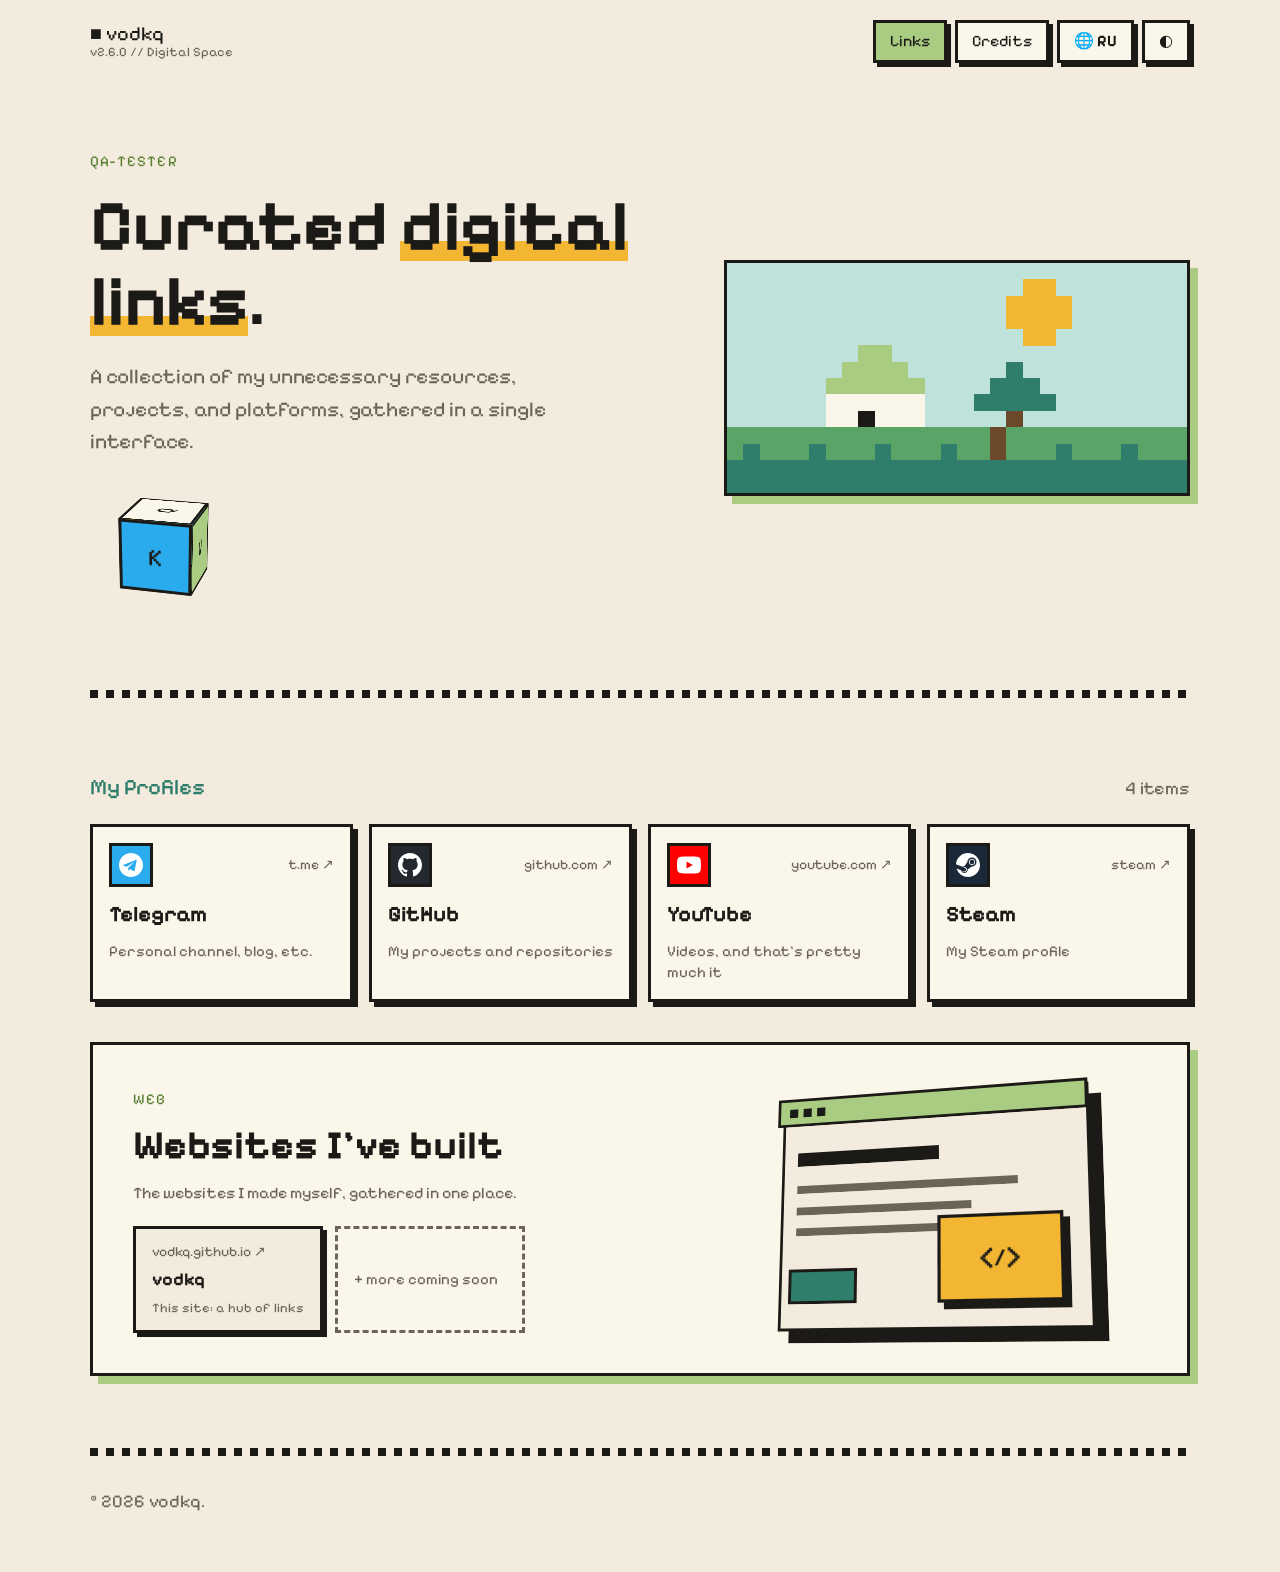
==== index.html @ 84417ca3 "Add files via upload" ====
<!DOCTYPE html>
<html lang="en">
<head>
<meta charset="utf-8">
<meta name="viewport" content="width=device-width, initial-scale=1, viewport-fit=cover">
<title>vodkq — Hub & Links</title>
<meta name="theme-color" content="#f3ebdd">
<meta name="description" content="vodkq: коллекция цифровых ссылок и креативное пространство.">
<link rel="icon" href="data:image/svg+xml,%3Csvg xmlns='http://www.w3.org/2000/svg' viewBox='0 0 8 8'%3E%3Crect width='8' height='8' fill='%23a9cc82'/%3E%3Crect x='2' y='2' width='4' height='4' fill='%23f3ebdd'/%3E%3C/svg%3E">
<link rel="preconnect" href="https://fonts.googleapis.com"><link rel="preconnect" href="https://fonts.gstatic.com" crossorigin>
<link rel="stylesheet" href="https://fonts.googleapis.com/css2?family=Pixelify+Sans:wght@500;700&family=Press+Start+2P&display=swap">
<link rel="stylesheet" href="css/base.css">
<link rel="stylesheet" href="css/layout.css">
<link rel="stylesheet" href="css/cards.css">
<link rel="stylesheet" href="css/sites.css">
<link rel="stylesheet" href="css/cube.css">
<link rel="stylesheet" href="css/lang-ru.css">
<link rel="stylesheet" href="css/responsive.css">
</head>
<body>
<div class="wrap">
<header class="top">
  <a class="brand" href="#links">■ vodkq<small>v2.6.0 // Digital Space</small></a>
  <nav aria-label="Разделы">
    <button class="btn" id="n-links" type="button" aria-pressed="true" data-i18n="navLinks"></button>
    <button class="btn" id="n-credits" type="button" aria-pressed="false" data-i18n="navThanks"></button>
    <button class="btn" id="lang" type="button" aria-label="Language">🌐 <b id="lt">EN</b></button>
    <button class="btn" id="theme" type="button" aria-label="Тема / Theme">◐</button>
  </nav>
</header>

<main>
<div id="p-links">
  <div class="hero">
    <div class="rv">
      <span class="tag" data-i18n="badge"></span>
      <h1 data-i18n="heroTitle"></h1>
      <p class="lead" data-i18n="heroSubtitle"></p>
      <div class="cube-wrap"><div class="cube" role="img" aria-label="3D cube: drag to rotate, click for pixels"><i>V</i><i>O</i><i>D</i><i>K</i><i>Q</i><i>■</i></div></div>
    </div>
    <svg id="scene" class="rv" viewBox="0 0 28 14" role="img" aria-label="Пиксельный пейзаж: домик, дерево и солнце над холмами" shape-rendering="crispEdges"></svg>
  </div>
  <div class="divider" aria-hidden="true"></div>
  <section>
    <div class="sh rv"><h2 data-i18n="sectionTitle"></h2><span data-i18n="linksCount"></span></div>
    <div class="links rv">
      <a class="link" href="https://t.me/loli_lomik" target="_blank" rel="noopener noreferrer">
        <div class="row"><span class="ico" style="background:#2aabee"><svg viewBox="0 0 24 24" aria-hidden="true"><path d="M12 0C5.37 0 0 5.37 0 12s5.37 12 12 12 12-5.37 12-12S18.63 0 12 0zm5.56 8.16l-2.02 9.51c-.15.68-.56.84-1.13.53l-3.1-2.28-1.5 1.44c-.17.17-.31.31-.63.31l.22-3.16 5.76-5.2c.25-.22-.05-.34-.39-.12l-7.12 4.48-3.07-.96c-.67-.21-.68-.67.14-.99l12-4.62c.56-.21 1.05.13.84.86z"/></svg></span><span class="dom">t.me ↗</span></div>
        <h3>Telegram</h3><p data-i18n="cardTelegram"></p>
      </a>
      <a class="link" href="https://github.com/vodkq" target="_blank" rel="noopener noreferrer">
        <div class="row"><span class="ico" style="background:#24292f"><svg viewBox="0 0 24 24" aria-hidden="true"><path d="M12 0C5.37 0 0 5.37 0 12c0 5.31 3.435 9.795 8.205 11.385.6.105.825-.255.825-.57 0-.285-.015-1.23-.015-2.235-3.015.555-3.795-.735-4.035-1.41-.135-.345-.72-1.41-1.23-1.695-.42-.225-1.02-.78-.015-.795.945-.015 1.62.87 1.845 1.23 1.08 1.815 2.805 1.305 3.495.99.105-.78.42-1.305.765-1.605-2.67-.3-5.46-1.335-5.46-5.925 0-1.305.465-2.385 1.23-3.225-.12-.3-.54-1.53.12-3.18 0 0 1.005-.315 3.3 1.23.96-.27 1.98-.405 3-.405s2.04.135 3 .405c2.295-1.56 3.3-1.23 3.3-1.23.66 1.65.24 2.88.12 3.18.765.84 1.23 1.905 1.23 3.225 0 4.605-2.805 5.625-5.475 5.925.435.375.81 1.095.81 2.22 0 1.605-.015 2.895-.015 3.3 0 .315.225.69.825.57A12.02 12.02 0 0024 12c0-6.63-5.37-12-12-12z"/></svg></span><span class="dom">github.com ↗</span></div>
        <h3>GitHub</h3><p data-i18n="cardGithub"></p>
      </a>
      <a class="link" href="https://www.youtube.com/@vodkq_love" target="_blank" rel="noopener noreferrer">
        <div class="row"><span class="ico" style="background:#ff0000"><svg viewBox="0 0 24 24" aria-hidden="true"><path d="M23.498 6.186a3.016 3.016 0 0 0-2.122-2.136C19.505 3.545 12 3.545 12 3.545s-7.505 0-9.377.505A3.017 3.017 0 0 0 .502 6.186C0 8.07 0 12 0 12s0 3.93.502 5.814a3.016 3.016 0 0 0 2.122 2.136c1.871.505 9.376.505 9.376.505s7.505 0 9.377-.505a3.015 3.015 0 0 0 2.122-2.136C24 15.93 24 12 24 12s0-3.93-.502-5.814zM9.545 15.568V8.432L15.818 12l-6.273 3.568z"/></svg></span><span class="dom">youtube.com ↗</span></div>
        <h3>YouTube</h3><p data-i18n="cardYoutube"></p>
      </a>
      <a class="link" href="https://steamcommunity.com/id/kapysta_killer/" target="_blank" rel="noopener noreferrer">
        <div class="row"><span class="ico" style="background:#1b2838"><svg viewBox="0 0 16 16" aria-hidden="true"><path d="M.329 10.333A8.01 8.01 0 0 0 7.99 16C12.414 16 16 12.418 16 8s-3.586-8-8.009-8A8.006 8.006 0 0 0 0 7.468l.003.006 4.304 1.769A2.2 2.2 0 0 1 5.62 8.88l1.96-2.844-.001-.04a3.046 3.046 0 0 1 3.042-3.043 3.046 3.046 0 0 1 3.042 3.043 3.047 3.047 0 0 1-3.111 3.044l-2.804 2a2.223 2.223 0 0 1-3.075 2.11 2.22 2.22 0 0 1-1.312-1.568L.33 10.333Z"/><path d="M4.868 12.683a1.715 1.715 0 0 0 1.318-3.165 1.705 1.705 0 0 0-1.263-.02l1.023.424a1.261 1.261 0 1 1-.97 2.33l-.99-.41a1.7 1.7 0 0 0 .882.84Zm3.726-6.687a2.03 2.03 0 0 0 2.027 2.029 2.03 2.03 0 0 0 2.027-2.029 2.03 2.03 0 0 0-2.027-2.027 2.03 2.03 0 0 0-2.027 2.027m2.03-1.527a1.524 1.524 0 1 1-.002 3.048 1.524 1.524 0 0 1 .002-3.048"/></svg></span><span class="dom">steam ↗</span></div>
        <h3>Steam</h3><p data-i18n="cardSteam"></p>
      </a>
    </div>

    <div class="sites rv" id="sites">
      <div class="sites-info">
        <span class="tag" data-i18n="sitesBadge"></span>
        <h3 data-i18n="sitesTitle"></h3>
        <p data-i18n="sitesText"></p>
        <div class="site-list">
          <!-- чтобы добавить сайт, скопируй этот блок -->
          <a class="site" href="https://vodkq.github.io/" target="_blank" rel="noopener noreferrer">
            <span class="dom">vodkq.github.io ↗</span>
            <b>vodkq</b>
            <small data-i18n="siteThisOne"></small>
          </a>
          <div class="site-soon" data-i18n="sitesSoon"></div>
        </div>
      </div>
      <div class="sites-3d" aria-hidden="true">
        <div class="b3d-float">
          <div class="b3d">
            <div class="b3d-base"></div>
            <div class="b3d-bar"><i></i><i></i><i></i></div>
            <div class="b3d-title"></div>
            <div class="b3d-line a"></div>
            <div class="b3d-line b"></div>
            <div class="b3d-line c"></div>
            <div class="b3d-chip"></div>
            <div class="b3d-card">&lt;/&gt;</div>
          </div>
        </div>
      </div>
    </div>
  </section>
</div>

<div id="p-credits" hidden>
  <div class="hero solo">
    <div class="rv">
      <span class="tag">👑 <span data-i18n="thanksBadge"></span></span>
      <h1 data-i18n="thanksTitle"></h1>
      <p class="lead" data-i18n="thanksSubtitle"></p>
    </div>
  </div>
  <div class="divider" aria-hidden="true"></div>
  <section>
    <div class="cg">
      <div class="cc gold rv"><div class="row"><span class="ico" aria-hidden="true">👑</span><div><h3 data-i18n="brutName"></h3><small data-i18n="brutRole"></small></div></div><p data-i18n="brutText"></p></div>
      <div class="cc rv"><div class="row"><span class="ico" style="background:var(--mint)" aria-hidden="true">🤝</span><div><h3 data-i18n="allHelpersTitle"></h3><small data-i18n="allHelpersRole"></small></div></div><p data-i18n="allHelpersText"></p></div>
    </div>
  </section>
</div>
</main>

<div class="divider" aria-hidden="true"></div>
<footer><span>© 2026 vodkq.</span></footer>
</div>

<script src="js/translations.js" defer></script>
<script src="js/utils.js" defer></script>
<script src="js/ui.js" defer></script>
<script src="js/particles.js" defer></script>
<script src="js/scene.js" defer></script>
<script src="js/cube.js" defer></script>
<script src="js/mouse.js" defer></script>
<script src="js/sites.js" defer></script>
<script src="js/scroll.js" defer></script>
<script src="js/easter.js" defer></script>
<script src="js/main.js" defer></script>
</body>
</html>
---- css/base.css ----
:root {
    --bg: #f3ebdd;
    --ink: #1b1a17;
    --mut: #6b6558;
    --acc: #a9cc82;
    --acc-text: #587f33;
    --mint: #2f7d6b;
    --sun: #f2b632;
    --card: #fbf6ea;
    --px: 8px;
    --pix: "Pixelify Sans", ui-monospace, Menlo, monospace;
    --sans: var(--pix);
    box-sizing: border-box;
    padding-top: env(safe-area-inset-top, 0px);
    padding-bottom: env(safe-area-inset-bottom, 0px);
}

/* тёмная тема: по системе и по кнопке */
@media (prefers-color-scheme: dark) {
    :root:not([data-theme="light"]) {
        --bg: #17150f;
        --ink: #f3ebdd;
        --mut: #a39b8a;
        --acc-text: #a9cc82;
        --mint: #4fb59d;
        --card: #211e16;
    }
}

:root[data-theme="dark"] {
    --bg: #17150f;
    --ink: #f3ebdd;
    --mut: #a39b8a;
    --acc-text: #a9cc82;
    --mint: #4fb59d;
    --card: #211e16;
}

html {
    scroll-behavior: smooth;
    -webkit-text-size-adjust: 100%;
}

*, *::before, *::after {
    box-sizing: border-box;
}

body {
    margin: 0;
    background: var(--bg);
    color: var(--ink);
    font: 400 18px/1.55 var(--sans);
    overflow-x: hidden;
}

a { color: inherit; }
a, button {
    -webkit-tap-highlight-color: transparent;
    touch-action: manipulation;
}

[hidden] { display: none !important; }

:focus-visible {
    outline: 3px solid var(--acc-text);
    outline-offset: 3px;
}

.wrap {
    max-width: 1180px;
    margin: 0 auto;
    padding: 0 clamp(16px, 4vw, 40px);
}

/* появление блоков при скролле */
.rv {
    opacity: 0;
    transform: translateY(16px);
    transition: opacity .5s, transform .5s steps(6);
}

.rv.in {
    opacity: 1;
    transform: none;
}

.cc.rv { transition: opacity .5s; }
---- css/layout.css ----
/* шапка */
header.top {
    display: flex;
    justify-content: space-between;
    align-items: center;
    gap: 12px;
    flex-wrap: wrap;
    padding: 20px 0;
    font-family: var(--pix);
}

.brand {
    text-decoration: none;
    font-size: 20px;
    line-height: 1.1;
}

.brand small {
    display: block;
    font-size: 13px;
    color: var(--mut);
}

header.top nav {
    display: flex;
    gap: 8px;
    align-items: center;
    flex-wrap: wrap;
}

.btn {
    font: inherit;
    font-family: var(--pix);
    font-size: 16px;
    background: var(--card);
    color: var(--ink);
    border: 3px solid var(--ink);
    padding: 6px 14px;
    cursor: pointer;
    text-decoration: none;
    box-shadow: 4px 4px 0 var(--ink);
    transition: transform .12s steps(2), box-shadow .12s steps(2);
}

.btn:active {
    transform: translate(2px, 2px);
    box-shadow: 2px 2px 0 var(--ink);
}

.btn[aria-pressed="true"] {
    background: var(--acc);
    color: #1b1a17;
}

@media (hover: hover) {
    .btn:hover {
        transform: translate(2px, 2px);
        box-shadow: 2px 2px 0 var(--ink);
    }
}

@media (pointer: coarse) {
    .btn {
        min-height: 44px;
        padding: 8px 14px;
    }
}

/* главный блок */
.hero {
    display: grid;
    grid-template-columns: 1.1fr .9fr;
    gap: clamp(20px, 5vw, 64px);
    align-items: center;
    padding: clamp(24px, 6vw, 64px) 0 clamp(36px, 7vw, 80px);
}

.hero.solo { grid-template-columns: 1fr; }

.tag {
    display: inline-block;
    font-family: var(--pix);
    color: var(--acc-text);
    letter-spacing: .08em;
    text-transform: uppercase;
    font-size: 15px;
}

h1 {
    font-size: clamp(34px, 5.6vw, 76px);
    line-height: 1.05;
    letter-spacing: -.01em;
    margin: .2em 0 .3em;
    font-weight: 800;
}

h1 em {
    font-style: normal;
    background: linear-gradient(var(--sun), var(--sun)) 0 88% / 100% .28em no-repeat;
    color: var(--ink);
}

.lead {
    max-width: 38ch;
    color: var(--mut);
    font-size: clamp(17px, 2vw, 21px);
}

#scene {
    width: 100%;
    height: auto;
    border: 3px solid var(--ink);
    box-shadow: 8px 8px 0 var(--acc);
    background: #bfe3da;
    cursor: pointer;
    transition: transform .2s ease-out;
}

.divider {
    height: var(--px);
    background: repeating-linear-gradient(90deg, var(--ink) 0 var(--px), transparent var(--px) calc(var(--px) * 2));
}

section { padding: clamp(32px, 6vw, 72px) 0; }

.sh {
    display: flex;
    justify-content: space-between;
    align-items: baseline;
    gap: 12px;
    margin-bottom: 20px;
    font-family: var(--pix);
}

.sh h2 {
    margin: 0;
    font-size: 22px;
    color: var(--mint);
    font-weight: 500;
}

.sh span { color: var(--mut); }

footer {
    padding: 32px 0 56px;
    font-family: var(--pix);
    color: var(--mut);
    display: flex;
    justify-content: space-between;
    gap: 16px;
    flex-wrap: wrap;
}
---- css/cards.css ----
/* карточки со ссылками */
.links {
    display: flex;
    gap: 16px;
}

.link {
    flex: 1 1 0;
    min-width: 0;
    display: flex;
    flex-direction: column;
    gap: 10px;
    padding: 16px;
    background: var(--card);
    border: 3px solid var(--ink);
    text-decoration: none;
    box-shadow: 5px 5px 0 var(--ink);
    transition: box-shadow .12s steps(2), background .12s;
}

.link:focus-visible, .link:active {
    transform: translate(3px, 3px);
    box-shadow: 2px 2px 0 var(--acc);
    background: var(--sun);
    color: #1b1a17;
}

.link:active .dom, .link:active p,
.link:focus-visible .dom, .link:focus-visible p {
    color: #1b1a17;
}

@media (hover: hover) {
    .link:hover {
        transform: translate(3px, 3px);
        box-shadow: 2px 2px 0 var(--acc);
        background: var(--sun);
        color: #1b1a17;
    }

    .link:hover .dom, .link:hover p { color: #1b1a17; }
}

.row {
    display: flex;
    justify-content: space-between;
    align-items: center;
}

.ico {
    width: 44px;
    height: 44px;
    display: grid;
    place-items: center;
    border: 3px solid var(--ink);
    flex: none;
}

.ico svg {
    width: 24px;
    height: 24px;
    fill: #fff;
}

.dom {
    font-family: var(--pix);
    font-size: 14px;
    color: var(--mut);
}

.link h3 {
    margin: 0;
    font-size: 22px;
    font-weight: 800;
}

.link p {
    margin: 0;
    font-size: 15px;
    color: var(--mut);
    line-height: 1.4;
}

/* благодарности */
.cg {
    display: grid;
    grid-template-columns: 1fr 1fr;
    gap: 16px;
}

.cc {
    padding: 22px;
    background: var(--card);
    border: 3px solid var(--ink);
    box-shadow: 5px 5px 0 var(--ink);
}

.cc.gold { box-shadow: 5px 5px 0 var(--sun); }

.cc .row {
    justify-content: flex-start;
    gap: 16px;
    margin-bottom: 12px;
}

.cc .ico {
    width: 52px;
    height: 52px;
    font-size: 26px;
    background: var(--sun);
}

.cc h3 {
    margin: 0;
    font-size: 24px;
}

.cc small {
    font-family: var(--pix);
    font-size: 14px;
    color: var(--mut);
}

.cc p { margin: 0; }
---- css/sites.css ----
/* блок "созданные мной сайты" */
.sites {
    margin-top: 40px;
    display: grid;
    grid-template-columns: 1.1fr .9fr;
    gap: clamp(20px, 4vw, 48px);
    align-items: center;
    padding: clamp(20px, 3.5vw, 40px);
    background: var(--card);
    border: 3px solid var(--ink);
    box-shadow: 8px 8px 0 var(--acc);
    min-height: 300px;
}

.sites h3 {
    margin: .25em 0 .35em;
    font-family: var(--pix);
    font-weight: 700;
    font-size: clamp(26px, 3.6vw, 40px);
    line-height: 1.1;
}

.sites p {
    margin: 0 0 20px;
    color: var(--mut);
    max-width: 44ch;
    font-size: 16px;
}

.site-list {
    display: flex;
    flex-wrap: wrap;
    gap: 12px;
}

.site {
    display: flex;
    flex-direction: column;
    gap: 4px;
    padding: 12px 16px;
    min-width: 190px;
    background: var(--bg);
    border: 3px solid var(--ink);
    box-shadow: 4px 4px 0 var(--ink);
    text-decoration: none;
    transition: transform .12s steps(2), box-shadow .12s steps(2), background .12s;
}

.site b {
    font-family: var(--pix);
    font-size: 18px;
    font-weight: 700;
}

.site small {
    font-size: 13px;
    color: var(--mut);
}

.site:active, .site:focus-visible {
    transform: translate(2px, 2px);
    box-shadow: 2px 2px 0 var(--ink);
    background: var(--acc);
    color: #1b1a17;
}

.site:active small, .site:focus-visible small { color: #1b1a17; }

@media (hover: hover) {
    .site:hover {
        transform: translate(2px, 2px);
        box-shadow: 2px 2px 0 var(--ink);
        background: var(--acc);
        color: #1b1a17;
    }

    .site:hover small { color: #1b1a17; }
}

.site-soon {
    display: flex;
    align-items: center;
    padding: 12px 16px;
    min-width: 190px;
    border: 3px dashed var(--mut);
    color: var(--mut);
    font-family: var(--pix);
    font-size: 15px;
}

/* 3d окно браузера */
.sites-3d {
    perspective: 900px;
    display: grid;
    place-items: center;
    min-height: 240px;
}

.b3d-float {
    width: min(100%, 320px);
    aspect-ratio: 4 / 3;
    transform-style: preserve-3d;
    animation: sway 7s ease-in-out infinite;
}

.b3d {
    position: relative;
    width: 100%;
    height: 100%;
    transform-style: preserve-3d;
    transform: rotateX(var(--rx, 10deg)) rotateY(var(--ry, -14deg));
    transition: transform .25s ease-out;
}

.b3d > div { position: absolute; }

.b3d-base {
    inset: 0;
    background: var(--bg);
    border: 3px solid var(--ink);
    box-shadow: 12px 12px 0 var(--ink);
}

.b3d-bar {
    left: 0;
    right: 0;
    top: 0;
    height: 30px;
    background: var(--acc);
    border: 3px solid var(--ink);
    display: flex;
    align-items: center;
    gap: 6px;
    padding-left: 10px;
    transform: translateZ(14px);
}

.b3d-bar i {
    width: 9px;
    height: 9px;
    background: var(--ink);
}

.b3d-title {
    left: 9%;
    top: 26%;
    width: 46%;
    height: 14px;
    background: var(--ink);
    transform: translateZ(28px);
}

.b3d-line {
    left: 9%;
    height: 8px;
    background: var(--mut);
    transform: translateZ(28px);
}

.b3d-line.a { top: 40%; width: 70%; }
.b3d-line.b { top: 49%; width: 56%; }
.b3d-line.c { top: 58%; width: 63%; }

.b3d-chip {
    left: 9%;
    bottom: 10%;
    width: 22%;
    height: 14%;
    background: var(--mint);
    border: 3px solid var(--ink);
    transform: translateZ(44px);
}

.b3d-card {
    right: 7%;
    bottom: 9%;
    width: 36%;
    height: 34%;
    background: var(--sun);
    border: 3px solid var(--ink);
    display: grid;
    place-items: center;
    font: 700 22px "Pixelify Sans", ui-monospace, Menlo, monospace;
    color: #1b1a17;
    transform: translateZ(60px);
    box-shadow: 6px 6px 0 var(--ink);
}

@keyframes sway {
    0%, 100% { transform: translateY(0) rotateY(-10deg); }
    50% { transform: translateY(-8px) rotateY(10deg); }
}
---- css/cube.css ----
/* кубик */
.cube-wrap {
    perspective: 700px;
    display: grid;
    place-items: center;
    justify-content: center;
    height: 130px;
    margin-top: 20px;
    width: 150px;
}

.cube {
    width: 72px;
    height: 72px;
    position: relative;
    transform-style: preserve-3d;
    cursor: grab;
    touch-action: none;
    -webkit-user-select: none;
    user-select: none;
    -webkit-touch-callout: none;
}

.cube * {
    -webkit-user-select: none;
    user-select: none;
}

.cube i {
    position: absolute;
    inset: 0;
    display: grid;
    place-items: center;
    border: 3px solid var(--ink);
    font: normal 500 24px "Pixelify Sans", ui-monospace, Menlo, monospace;
    color: #1b1a17;
}

.cube i:nth-child(1) { transform: translateZ(36px); background: var(--acc); }
.cube i:nth-child(2) { transform: rotateY(180deg) translateZ(36px); background: var(--sun); }
.cube i:nth-child(3) { transform: rotateY(90deg) translateZ(36px); background: #6fd0c0; }
.cube i:nth-child(4) { transform: rotateY(-90deg) translateZ(36px); background: #2aabee; }
.cube i:nth-child(5) { transform: rotateX(90deg) translateZ(36px); background: #fbf6ea; }
.cube i:nth-child(6) { transform: rotateX(-90deg) translateZ(36px); background: #8bd16b; }
---- css/lang-ru.css ----
/* русский язык: пиксельный шрифт с кириллицей, он широкий, поэтому всё мельче */
html[lang="ru"] {
    --pix: "Press Start 2P", "Pixelify Sans", ui-monospace, Menlo, monospace;
}

html[lang="ru"] body { font-size: 11px; line-height: 1.9; }
html[lang="ru"] h1 { font-size: clamp(20px, 3.6vw, 42px); line-height: 1.35; letter-spacing: 0; font-weight: 400; }
html[lang="ru"] h3, html[lang="ru"] b { font-weight: 400; }
html[lang="ru"] .lead { font-size: clamp(11px, 1.4vw, 13px); line-height: 2; max-width: 42ch; }
html[lang="ru"] .link h3 { font-size: 14px; line-height: 1.5; }
html[lang="ru"] .link p { font-size: 10px; line-height: 1.9; }
html[lang="ru"] .cc h3 { font-size: 15px; line-height: 1.5; }
html[lang="ru"] .cc p { font-size: 10px; line-height: 1.9; }
html[lang="ru"] .cc small { font-size: 10px; line-height: 1.6; display: block; }
html[lang="ru"] .sites p { font-size: 10px; line-height: 1.9; }
html[lang="ru"] .sites h3 { font-size: 17px; line-height: 1.5; }
html[lang="ru"] .site b { font-size: 11px; }
html[lang="ru"] .site small { font-size: 9px; line-height: 1.6; }
html[lang="ru"] .site-soon { font-size: 10px; line-height: 1.6; }
html[lang="ru"] .brand { font-size: 15px; line-height: 1.3; }
html[lang="ru"] .brand small { font-size: 9px; margin-top: 4px; }
html[lang="ru"] .btn { font-size: 11px; padding: 9px 12px; }
html[lang="ru"] .tag { font-size: 11px; letter-spacing: 0; }
html[lang="ru"] .sh { font-size: 12px; }
html[lang="ru"] .sh h2 { font-size: 15px; font-weight: 400; line-height: 1.4; }
html[lang="ru"] .dom { font-size: 10px; }
html[lang="ru"] footer { font-size: 11px; }
---- css/responsive.css ----
/* адаптив */
@media (max-width: 980px) {
    .links { flex-wrap: wrap; }
    .link { flex: 1 1 220px; }
}

@media (max-width: 760px) {
    body { font-size: 17px; }
    .hero { grid-template-columns: 1fr; }
    .cg { grid-template-columns: 1fr; }
    .sites { grid-template-columns: 1fr; }
}

@media (max-width: 520px) {
    .links { flex-direction: column; }
    .link { flex: none; }
    .btn {
        padding: 8px 12px;
        box-shadow: 3px 3px 0 var(--ink);
    }
    header.top {
        padding: 14px 0;
        gap: 8px;
    }
    .hero {
        padding-top: 12px;
        gap: 24px;
    }
    .cc { padding: 18px; }
    #scene { box-shadow: 5px 5px 0 var(--acc); }
    .sh h2 { font-size: 20px; }
    .sites { box-shadow: 5px 5px 0 var(--acc); }
    .site, .site-soon { flex: 1 1 100%; }
}

@media (prefers-reduced-motion: reduce) {
    html { scroll-behavior: auto; }
    * {
        animation: none !important;
        transition: none !important;
    }
    .rv {
        opacity: 1;
        transform: none;
    }
}
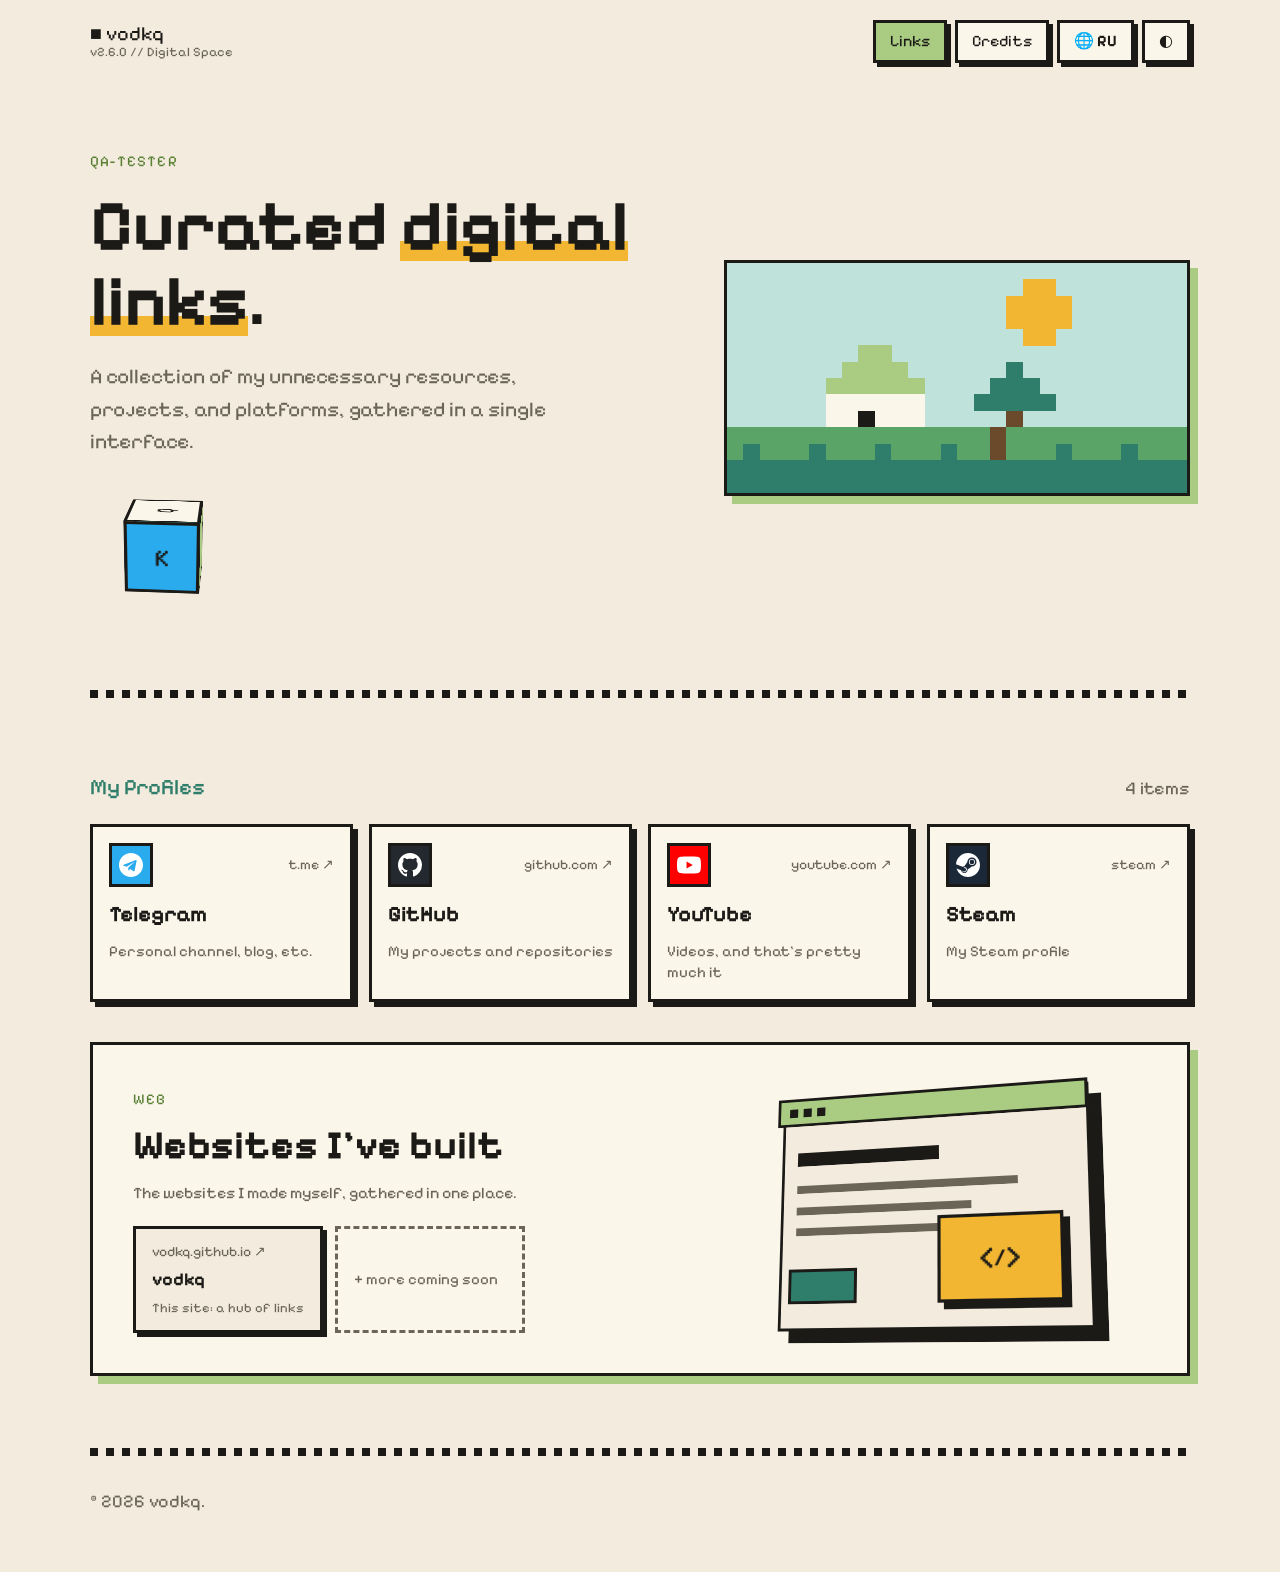
==== commit bd8b3397: "Update index.html" ====
--- a/index.html
+++ b/index.html
@@ -44,7 +44,7 @@
   <section>
     <div class="sh rv"><h2 data-i18n="sectionTitle"></h2><span data-i18n="linksCount"></span></div>
     <div class="links rv">
-      <a class="link" href="https://t.me/loli_lomik" target="_blank" rel="noopener noreferrer">
+      <a class="link" href="https://t.me/vodkq_40" target="_blank" rel="noopener noreferrer">
         <div class="row"><span class="ico" style="background:#2aabee"><svg viewBox="0 0 24 24" aria-hidden="true"><path d="M12 0C5.37 0 0 5.37 0 12s5.37 12 12 12 12-5.37 12-12S18.63 0 12 0zm5.56 8.16l-2.02 9.51c-.15.68-.56.84-1.13.53l-3.1-2.28-1.5 1.44c-.17.17-.31.31-.63.31l.22-3.16 5.76-5.2c.25-.22-.05-.34-.39-.12l-7.12 4.48-3.07-.96c-.67-.21-.68-.67.14-.99l12-4.62c.56-.21 1.05.13.84.86z"/></svg></span><span class="dom">t.me ↗</span></div>
         <h3>Telegram</h3><p data-i18n="cardTelegram"></p>
       </a>
--- a/css/lang-ru.css
+++ b/css/lang-ru.css
@@ -1,4 +1,4 @@
-/* русский язык: пиксельный шрифт с кириллицей, он широкий, поэтому всё мельче */
+/* русский язык: пиксельный шрифт с кириллицей*/
 html[lang="ru"] {
     --pix: "Press Start 2P", "Pixelify Sans", ui-monospace, Menlo, monospace;
 }
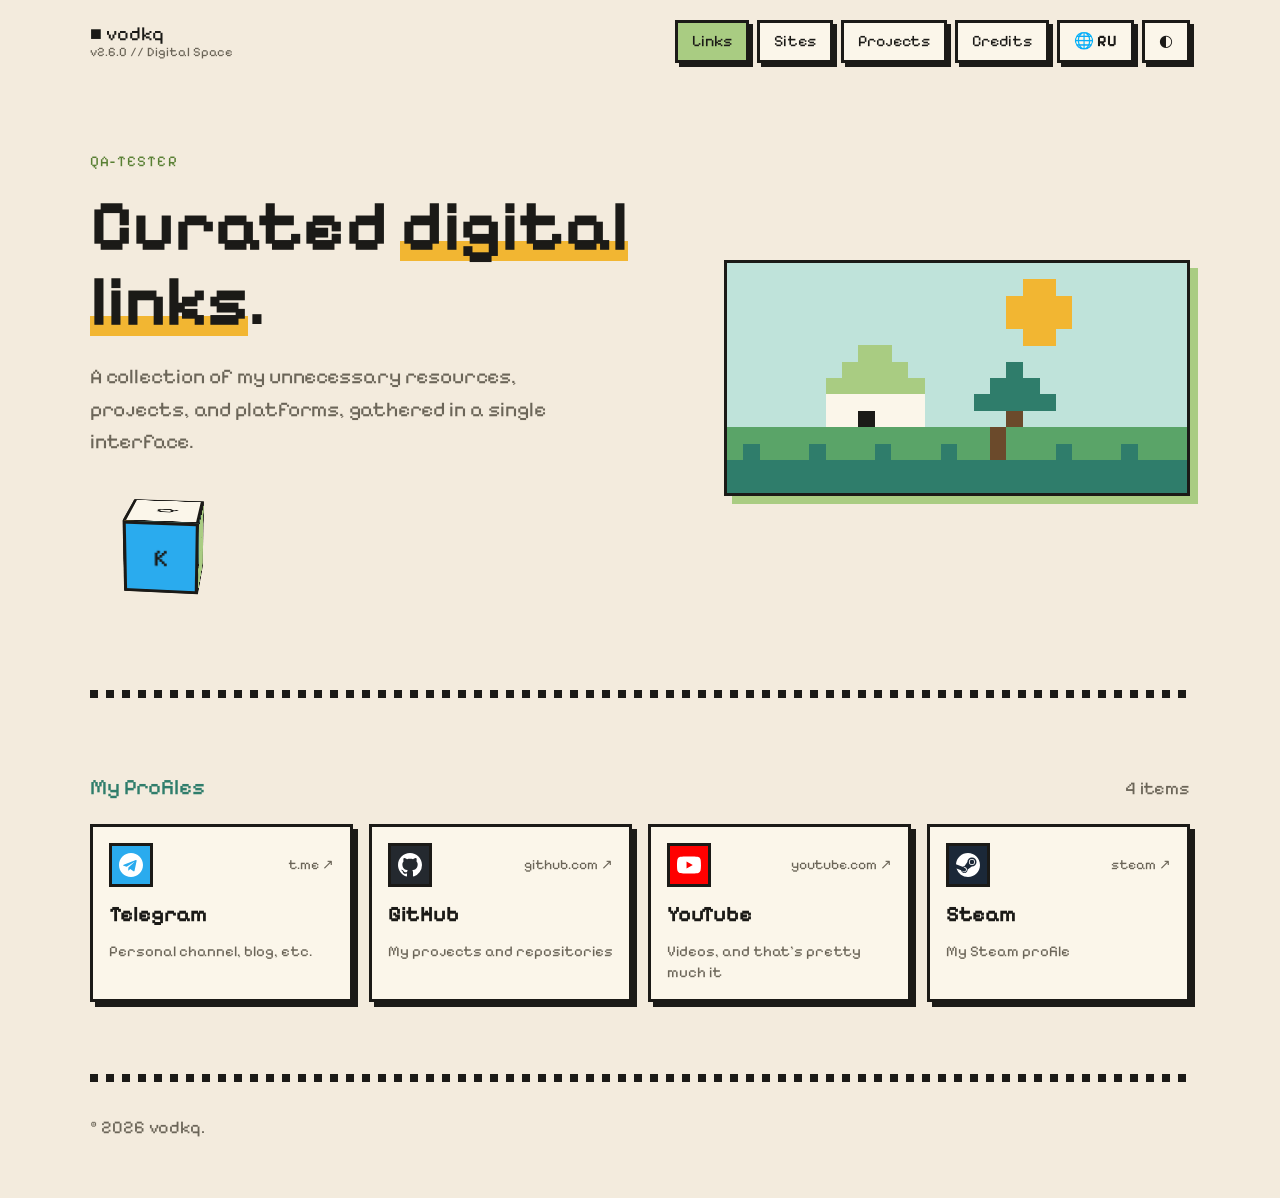
==== commit 1d155ff2: "Add files via upload" ====
--- a/index.html
+++ b/index.html
@@ -13,6 +13,7 @@
 <link rel="stylesheet" href="css/layout.css">
 <link rel="stylesheet" href="css/cards.css">
 <link rel="stylesheet" href="css/sites.css">
+<link rel="stylesheet" href="css/projects.css">
 <link rel="stylesheet" href="css/cube.css">
 <link rel="stylesheet" href="css/lang-ru.css">
 <link rel="stylesheet" href="css/responsive.css">
@@ -23,6 +24,8 @@
   <a class="brand" href="#links">■ vodkq<small>v2.6.0 // Digital Space</small></a>
   <nav aria-label="Разделы">
     <button class="btn" id="n-links" type="button" aria-pressed="true" data-i18n="navLinks"></button>
+    <button class="btn" id="n-sites" type="button" aria-pressed="false" data-i18n="navSites"></button>
+    <button class="btn" id="n-projects" type="button" aria-pressed="false" data-i18n="navProjects"></button>
     <button class="btn" id="n-credits" type="button" aria-pressed="false" data-i18n="navThanks"></button>
     <button class="btn" id="lang" type="button" aria-label="Language">🌐 <b id="lt">EN</b></button>
     <button class="btn" id="theme" type="button" aria-label="Тема / Theme">◐</button>
@@ -61,12 +64,23 @@
         <h3>Steam</h3><p data-i18n="cardSteam"></p>
       </a>
     </div>
+  </section>
+</div>
 
+<div id="p-sites" hidden>
+  <div class="hero solo">
+    <div class="rv">
+      <span class="tag">🌐 <span data-i18n="sitesPageBadge"></span></span>
+      <h1 data-i18n="sitesPageTitle"></h1>
+      <p class="lead" data-i18n="sitesPageSubtitle"></p>
+    </div>
+  </div>
+  <div class="divider" aria-hidden="true"></div>
+  <section>
     <div class="sites rv" id="sites">
       <div class="sites-info">
         <span class="tag" data-i18n="sitesBadge"></span>
         <h3 data-i18n="sitesTitle"></h3>
-        <p data-i18n="sitesText"></p>
         <div class="site-list">
           <!-- чтобы добавить сайт, скопируй этот блок -->
           <a class="site" href="https://vodkq.github.io/" target="_blank" rel="noopener noreferrer">
@@ -74,7 +88,6 @@
             <b>vodkq</b>
             <small data-i18n="siteThisOne"></small>
           </a>
-          <div class="site-soon" data-i18n="sitesSoon"></div>
         </div>
       </div>
       <div class="sites-3d" aria-hidden="true">
@@ -90,6 +103,41 @@
             <div class="b3d-card">&lt;/&gt;</div>
           </div>
         </div>
+      </div>
+    </div>
+  </section>
+</div>
+
+<div id="p-projects" hidden>
+  <div class="hero solo">
+    <div class="rv">
+      <span class="tag">🚀 <span data-i18n="projPageBadge"></span></span>
+      <h1 data-i18n="projPageTitle"></h1>
+      <p class="lead" data-i18n="projPageSubtitle"></p>
+    </div>
+  </div>
+  <div class="divider" aria-hidden="true"></div>
+  <section>
+    <div class="sh rv"><h2 data-i18n="projSectionTitle"></h2><span data-i18n="projCount"></span></div>
+    <div class="projects">
+      <!-- чтобы добавить проект, скопируй этот блок <a class="proj"> целиком -->
+      <a class="proj rv" href="https://github.com/vodkq/LocaleStressLab" target="_blank" rel="noopener noreferrer">
+        <div class="proj-bar"><i></i><i></i><i></i><span class="proj-id">#01</span></div>
+        <div class="proj-body">
+          <div class="row">
+            <span class="ico" style="background:#24292f"><svg viewBox="0 0 24 24" aria-hidden="true"><path d="M12 0C5.37 0 0 5.37 0 12c0 5.31 3.435 9.795 8.205 11.385.6.105.825-.255.825-.57 0-.285-.015-1.23-.015-2.235-3.015.555-3.795-.735-4.035-1.41-.135-.345-.72-1.41-1.23-1.695-.42-.225-1.02-.78-.015-.795.945-.015 1.62.87 1.845 1.23 1.08 1.815 2.805 1.305 3.495.99.105-.78.42-1.305.765-1.605-2.67-.3-5.46-1.335-5.46-5.925 0-1.305.465-2.385 1.23-3.225-.12-.3-.54-1.53.12-3.18 0 0 1.005-.315 3.3 1.23.96-.27 1.98-.405 3-.405s2.04.135 3 .405c2.295-1.56 3.3-1.23 3.3-1.23.66 1.65.24 2.88.12 3.18.765.84 1.23 1.905 1.23 3.225 0 4.605-2.805 5.625-5.475 5.925.435.375.81 1.095.81 2.22 0 1.605-.015 2.895-.015 3.3 0 .315.225.69.825.57A12.02 12.02 0 0024 12c0-6.63-5.37-12-12-12z"/></svg></span>
+            <span class="dom">github.com/vodkq/LocaleStressLab ↗</span>
+          </div>
+          <h3>LocaleStres</h3>
+          <p data-i18n="proj1Text"></p>
+          <div class="chips"><span data-i18n="chipFirst"></span><span>GitHub</span></div>
+          <span class="proj-open" data-i18n="projOpen"></span>
+        </div>
+      </a>
+      <div class="proj-soon rv">
+        <b>+</b>
+        <h3 data-i18n="projSoonTitle"></h3>
+        <p data-i18n="projSoonText"></p>
       </div>
     </div>
   </section>
--- a/css/sites.css
+++ b/css/sites.css
@@ -190,3 +190,5 @@
     0%, 100% { transform: translateY(0) rotateY(-10deg); }
     50% { transform: translateY(-8px) rotateY(10deg); }
 }
+
+#p-sites .sites { margin-top: 0; }
--- a/css/projects.css
+++ b/css/projects.css
@@ -0,0 +1,147 @@
+/* проекты */
+.projects {
+    display: grid;
+    grid-template-columns: repeat(auto-fill, minmax(300px, 1fr));
+    gap: 24px;
+}
+
+.proj {
+    display: flex;
+    flex-direction: column;
+    background: var(--card);
+    border: 3px solid var(--ink);
+    box-shadow: 8px 8px 0 var(--acc);
+    text-decoration: none;
+    transition: transform .12s steps(2), box-shadow .12s steps(2);
+}
+
+.proj-bar {
+    display: flex;
+    align-items: center;
+    gap: 6px;
+    height: 32px;
+    padding: 0 12px;
+    background: var(--acc);
+    border-bottom: 3px solid var(--ink);
+    color: #1b1a17;
+}
+
+.proj-bar i {
+    width: 9px;
+    height: 9px;
+    background: #1b1a17;
+}
+
+.proj-id {
+    margin-left: auto;
+    font-family: var(--pix);
+    font-size: 14px;
+}
+
+.proj-body {
+    display: flex;
+    flex-direction: column;
+    gap: 12px;
+    padding: 20px;
+    flex: 1;
+}
+
+.proj h3 {
+    margin: 0;
+    font-family: var(--pix);
+    font-size: clamp(26px, 3vw, 34px);
+    line-height: 1.1;
+}
+
+.proj p {
+    margin: 0;
+    color: var(--mut);
+    font-size: 16px;
+    line-height: 1.5;
+}
+
+.chips {
+    display: flex;
+    flex-wrap: wrap;
+    gap: 8px;
+}
+
+.chips span {
+    font-family: var(--pix);
+    font-size: 13px;
+    padding: 2px 10px;
+    border: 2px solid var(--ink);
+    background: var(--bg);
+}
+
+.chips span:first-child {
+    background: var(--sun);
+    color: #1b1a17;
+}
+
+.proj-open {
+    margin-top: auto;
+    padding: 8px 14px;
+    align-self: flex-start;
+    font-family: var(--pix);
+    font-size: 15px;
+    border: 3px solid var(--ink);
+    background: var(--bg);
+    box-shadow: 4px 4px 0 var(--ink);
+    transition: background .12s;
+}
+
+.proj:focus-visible, .proj:active {
+    transform: translate(4px, 4px);
+    box-shadow: 4px 4px 0 var(--acc);
+}
+
+.proj:focus-visible .proj-open, .proj:active .proj-open {
+    background: var(--sun);
+    color: #1b1a17;
+}
+
+@media (hover: hover) {
+    .proj:hover {
+        transform: translate(4px, 4px);
+        box-shadow: 4px 4px 0 var(--acc);
+    }
+
+    .proj:hover .proj-open {
+        background: var(--sun);
+        color: #1b1a17;
+    }
+}
+
+.proj-soon {
+    display: flex;
+    flex-direction: column;
+    align-items: center;
+    justify-content: center;
+    gap: 8px;
+    min-height: 260px;
+    padding: 24px;
+    text-align: center;
+    border: 3px dashed var(--mut);
+    color: var(--mut);
+}
+
+.proj-soon b {
+    font-family: var(--pix);
+    font-size: 56px;
+    line-height: 1;
+    color: var(--acc-text);
+}
+
+.proj-soon h3 {
+    margin: 0;
+    font-family: var(--pix);
+    font-size: 22px;
+    color: var(--ink);
+}
+
+.proj-soon p {
+    margin: 0;
+    max-width: 30ch;
+    font-size: 15px;
+}
--- a/css/lang-ru.css
+++ b/css/lang-ru.css
@@ -25,3 +25,12 @@
 html[lang="ru"] .sh h2 { font-size: 15px; font-weight: 400; line-height: 1.4; }
 html[lang="ru"] .dom { font-size: 10px; }
 html[lang="ru"] footer { font-size: 11px; }
+
+/* проекты и сайт на русском */
+html[lang="ru"] .proj h3 { font-size: 17px; line-height: 1.4; }
+html[lang="ru"] .proj p { font-size: 10px; line-height: 1.9; }
+html[lang="ru"] .proj-id { font-size: 10px; }
+html[lang="ru"] .chips span { font-size: 9px; line-height: 1.6; }
+html[lang="ru"] .proj-open { font-size: 10px; line-height: 1.6; }
+html[lang="ru"] .proj-soon h3 { font-size: 13px; line-height: 1.5; }
+html[lang="ru"] .proj-soon p { font-size: 10px; line-height: 1.9; }
--- a/css/responsive.css
+++ b/css/responsive.css
@@ -44,3 +44,11 @@
         transform: none;
     }
 }
+
+@media (max-width: 760px) {
+    .projects { grid-template-columns: 1fr; }
+}
+
+@media (max-width: 520px) {
+    .proj { box-shadow: 5px 5px 0 var(--acc); }
+}
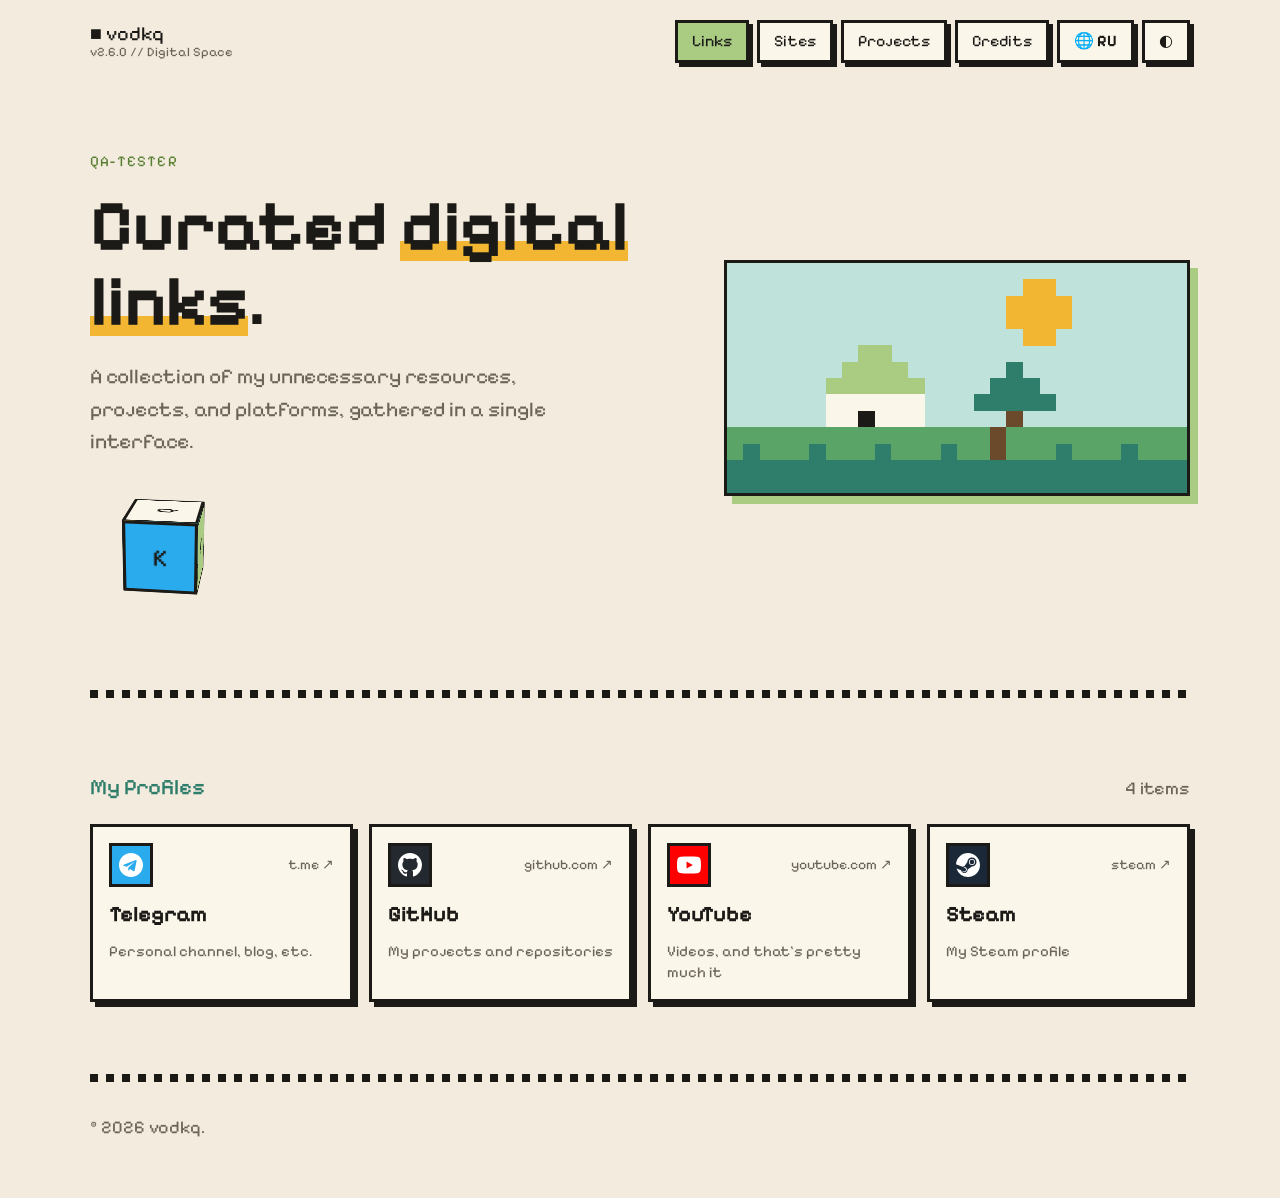
==== commit 246016ed: "Add files via upload" ====
--- a/index.html
+++ b/index.html
@@ -6,6 +6,7 @@
 <title>vodkq — Hub & Links</title>
 <meta name="theme-color" content="#f3ebdd">
 <meta name="description" content="vodkq: коллекция цифровых ссылок и креативное пространство.">
+<meta name="google-site-verification" content="LdLSkwxBCVJKa5dvs21l77dMbdVJUWVafbzYY3-9MXc" />
 <link rel="icon" href="data:image/svg+xml,%3Csvg xmlns='http://www.w3.org/2000/svg' viewBox='0 0 8 8'%3E%3Crect width='8' height='8' fill='%23a9cc82'/%3E%3Crect x='2' y='2' width='4' height='4' fill='%23f3ebdd'/%3E%3C/svg%3E">
 <link rel="preconnect" href="https://fonts.googleapis.com"><link rel="preconnect" href="https://fonts.gstatic.com" crossorigin>
 <link rel="stylesheet" href="https://fonts.googleapis.com/css2?family=Pixelify+Sans:wght@500;700&family=Press+Start+2P&display=swap">
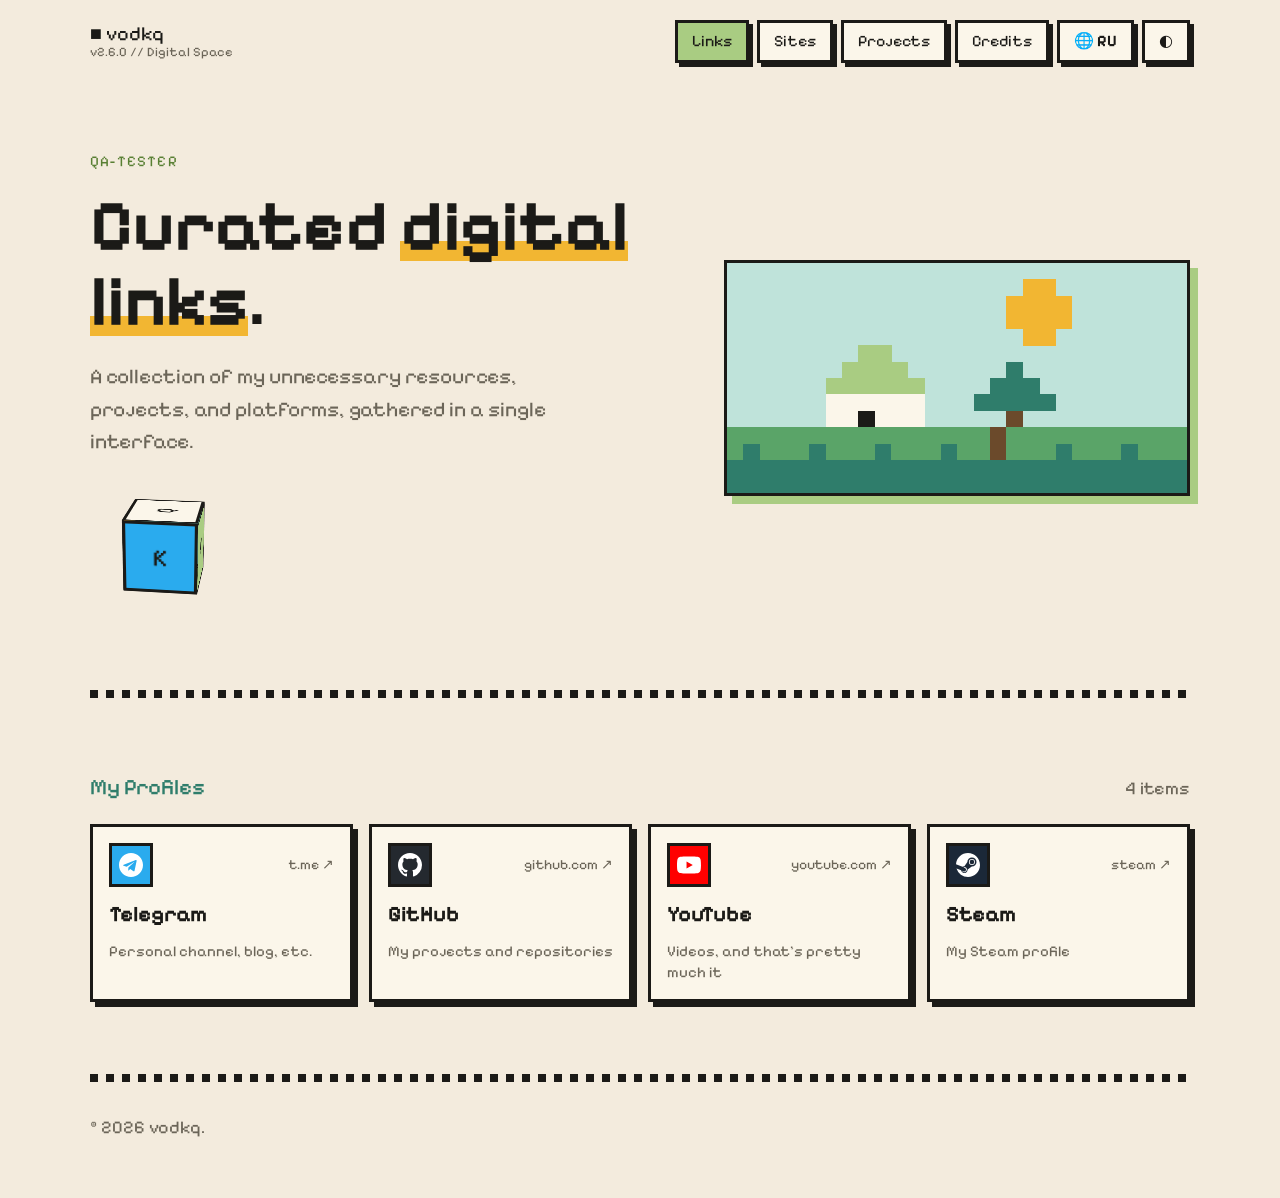
==== commit 280ead83: "Add files via upload" ====
--- a/index.html
+++ b/index.html
@@ -7,6 +7,7 @@
 <meta name="theme-color" content="#f3ebdd">
 <meta name="description" content="vodkq: коллекция цифровых ссылок и креативное пространство.">
 <meta name="google-site-verification" content="LdLSkwxBCVJKa5dvs21l77dMbdVJUWVafbzYY3-9MXc" />
+<meta name="yandex-verification" content="50587cad46ac812c" />
 <link rel="icon" href="data:image/svg+xml,%3Csvg xmlns='http://www.w3.org/2000/svg' viewBox='0 0 8 8'%3E%3Crect width='8' height='8' fill='%23a9cc82'/%3E%3Crect x='2' y='2' width='4' height='4' fill='%23f3ebdd'/%3E%3C/svg%3E">
 <link rel="preconnect" href="https://fonts.googleapis.com"><link rel="preconnect" href="https://fonts.gstatic.com" crossorigin>
 <link rel="stylesheet" href="https://fonts.googleapis.com/css2?family=Pixelify+Sans:wght@500;700&family=Press+Start+2P&display=swap">
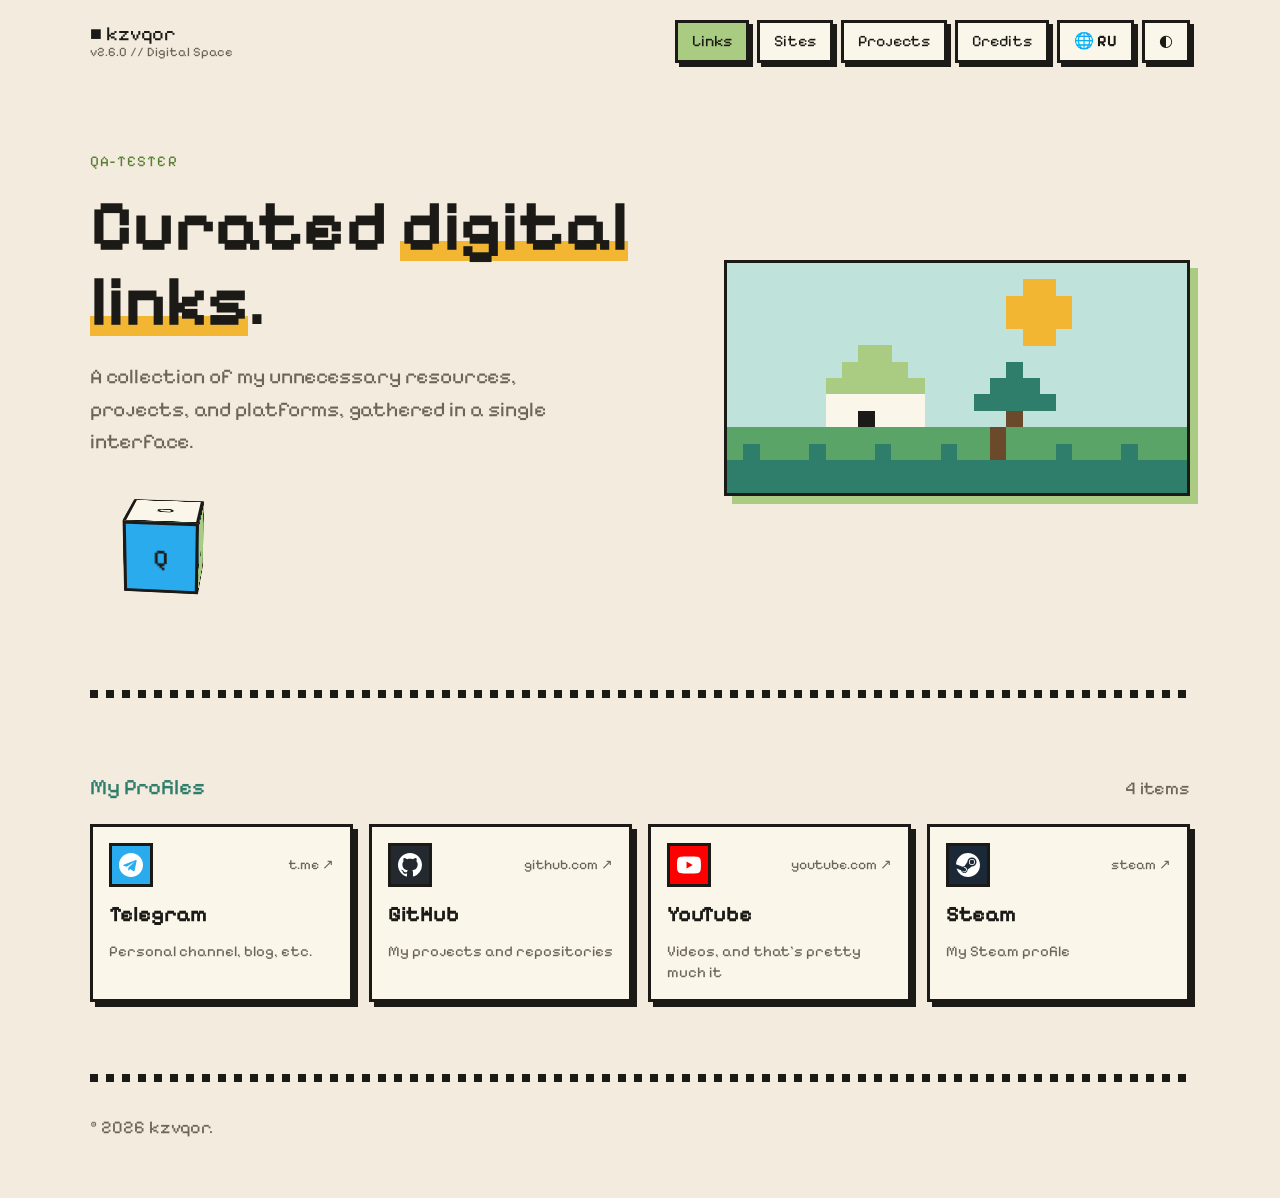
==== commit e3e616d5: "Add files via upload" ====
--- a/index.html
+++ b/index.html
@@ -3,9 +3,9 @@
 <head>
 <meta charset="utf-8">
 <meta name="viewport" content="width=device-width, initial-scale=1, viewport-fit=cover">
-<title>vodkq — Hub & Links</title>
+<title>kzvqor — Hub & Links</title>
 <meta name="theme-color" content="#f3ebdd">
-<meta name="description" content="vodkq: коллекция цифровых ссылок и креативное пространство.">
+<meta name="description" content="kzvqor: коллекция цифровых ссылок и креативное пространство.">
 <meta name="google-site-verification" content="LdLSkwxBCVJKa5dvs21l77dMbdVJUWVafbzYY3-9MXc" />
 <meta name="yandex-verification" content="50587cad46ac812c" />
 <link rel="icon" href="data:image/svg+xml,%3Csvg xmlns='http://www.w3.org/2000/svg' viewBox='0 0 8 8'%3E%3Crect width='8' height='8' fill='%23a9cc82'/%3E%3Crect x='2' y='2' width='4' height='4' fill='%23f3ebdd'/%3E%3C/svg%3E">
@@ -23,7 +23,7 @@
 <body>
 <div class="wrap">
 <header class="top">
-  <a class="brand" href="#links">■ vodkq<small>v2.6.0 // Digital Space</small></a>
+  <a class="brand" href="#links">■ kzvqor<small>v2.6.0 // Digital Space</small></a>
   <nav aria-label="Разделы">
     <button class="btn" id="n-links" type="button" aria-pressed="true" data-i18n="navLinks"></button>
     <button class="btn" id="n-sites" type="button" aria-pressed="false" data-i18n="navSites"></button>
@@ -41,7 +41,7 @@
       <span class="tag" data-i18n="badge"></span>
       <h1 data-i18n="heroTitle"></h1>
       <p class="lead" data-i18n="heroSubtitle"></p>
-      <div class="cube-wrap"><div class="cube" role="img" aria-label="3D cube: drag to rotate, click for pixels"><i>V</i><i>O</i><i>D</i><i>K</i><i>Q</i><i>■</i></div></div>
+      <div class="cube-wrap"><div class="cube" role="img" aria-label="3D cube: drag to rotate, click for pixels"><i>K</i><i>Z</i><i>V</i><i>Q</i><i>O</i><i>R</i></div></div>
     </div>
     <svg id="scene" class="rv" viewBox="0 0 28 14" role="img" aria-label="Пиксельный пейзаж: домик, дерево и солнце над холмами" shape-rendering="crispEdges"></svg>
   </div>
@@ -53,7 +53,7 @@
         <div class="row"><span class="ico" style="background:#2aabee"><svg viewBox="0 0 24 24" aria-hidden="true"><path d="M12 0C5.37 0 0 5.37 0 12s5.37 12 12 12 12-5.37 12-12S18.63 0 12 0zm5.56 8.16l-2.02 9.51c-.15.68-.56.84-1.13.53l-3.1-2.28-1.5 1.44c-.17.17-.31.31-.63.31l.22-3.16 5.76-5.2c.25-.22-.05-.34-.39-.12l-7.12 4.48-3.07-.96c-.67-.21-.68-.67.14-.99l12-4.62c.56-.21 1.05.13.84.86z"/></svg></span><span class="dom">t.me ↗</span></div>
         <h3>Telegram</h3><p data-i18n="cardTelegram"></p>
       </a>
-      <a class="link" href="https://github.com/vodkq" target="_blank" rel="noopener noreferrer">
+      <a class="link" href="https://github.com/kzvqor" target="_blank" rel="noopener noreferrer">
         <div class="row"><span class="ico" style="background:#24292f"><svg viewBox="0 0 24 24" aria-hidden="true"><path d="M12 0C5.37 0 0 5.37 0 12c0 5.31 3.435 9.795 8.205 11.385.6.105.825-.255.825-.57 0-.285-.015-1.23-.015-2.235-3.015.555-3.795-.735-4.035-1.41-.135-.345-.72-1.41-1.23-1.695-.42-.225-1.02-.78-.015-.795.945-.015 1.62.87 1.845 1.23 1.08 1.815 2.805 1.305 3.495.99.105-.78.42-1.305.765-1.605-2.67-.3-5.46-1.335-5.46-5.925 0-1.305.465-2.385 1.23-3.225-.12-.3-.54-1.53.12-3.18 0 0 1.005-.315 3.3 1.23.96-.27 1.98-.405 3-.405s2.04.135 3 .405c2.295-1.56 3.3-1.23 3.3-1.23.66 1.65.24 2.88.12 3.18.765.84 1.23 1.905 1.23 3.225 0 4.605-2.805 5.625-5.475 5.925.435.375.81 1.095.81 2.22 0 1.605-.015 2.895-.015 3.3 0 .315.225.69.825.57A12.02 12.02 0 0024 12c0-6.63-5.37-12-12-12z"/></svg></span><span class="dom">github.com ↗</span></div>
         <h3>GitHub</h3><p data-i18n="cardGithub"></p>
       </a>
@@ -85,9 +85,9 @@
         <h3 data-i18n="sitesTitle"></h3>
         <div class="site-list">
           <!-- чтобы добавить сайт, скопируй этот блок -->
-          <a class="site" href="https://vodkq.github.io/" target="_blank" rel="noopener noreferrer">
-            <span class="dom">vodkq.github.io ↗</span>
-            <b>vodkq</b>
+          <a class="site" href="https://kzvqor.github.io/" target="_blank" rel="noopener noreferrer">
+            <span class="dom">kzvqor.github.io ↗</span>
+            <b>kzvqor</b>
             <small data-i18n="siteThisOne"></small>
           </a>
         </div>
@@ -123,12 +123,12 @@
     <div class="sh rv"><h2 data-i18n="projSectionTitle"></h2><span data-i18n="projCount"></span></div>
     <div class="projects">
       <!-- чтобы добавить проект, скопируй этот блок <a class="proj"> целиком -->
-      <a class="proj rv" href="https://github.com/vodkq/LocaleStressLab" target="_blank" rel="noopener noreferrer">
+      <a class="proj rv" href="https://github.com/kzvqor/LocaleStressLab" target="_blank" rel="noopener noreferrer">
         <div class="proj-bar"><i></i><i></i><i></i><span class="proj-id">#01</span></div>
         <div class="proj-body">
           <div class="row">
             <span class="ico" style="background:#24292f"><svg viewBox="0 0 24 24" aria-hidden="true"><path d="M12 0C5.37 0 0 5.37 0 12c0 5.31 3.435 9.795 8.205 11.385.6.105.825-.255.825-.57 0-.285-.015-1.23-.015-2.235-3.015.555-3.795-.735-4.035-1.41-.135-.345-.72-1.41-1.23-1.695-.42-.225-1.02-.78-.015-.795.945-.015 1.62.87 1.845 1.23 1.08 1.815 2.805 1.305 3.495.99.105-.78.42-1.305.765-1.605-2.67-.3-5.46-1.335-5.46-5.925 0-1.305.465-2.385 1.23-3.225-.12-.3-.54-1.53.12-3.18 0 0 1.005-.315 3.3 1.23.96-.27 1.98-.405 3-.405s2.04.135 3 .405c2.295-1.56 3.3-1.23 3.3-1.23.66 1.65.24 2.88.12 3.18.765.84 1.23 1.905 1.23 3.225 0 4.605-2.805 5.625-5.475 5.925.435.375.81 1.095.81 2.22 0 1.605-.015 2.895-.015 3.3 0 .315.225.69.825.57A12.02 12.02 0 0024 12c0-6.63-5.37-12-12-12z"/></svg></span>
-            <span class="dom">github.com/vodkq/LocaleStressLab ↗</span>
+            <span class="dom">github.com/kzvqor/LocaleStressLab ↗</span>
           </div>
           <h3>LocaleStres</h3>
           <p data-i18n="proj1Text"></p>
@@ -164,7 +164,7 @@
 </main>
 
 <div class="divider" aria-hidden="true"></div>
-<footer><span>© 2026 vodkq.</span></footer>
+<footer><span>© 2026 kzvqor.</span></footer>
 </div>
 
 <script src="js/translations.js" defer></script>
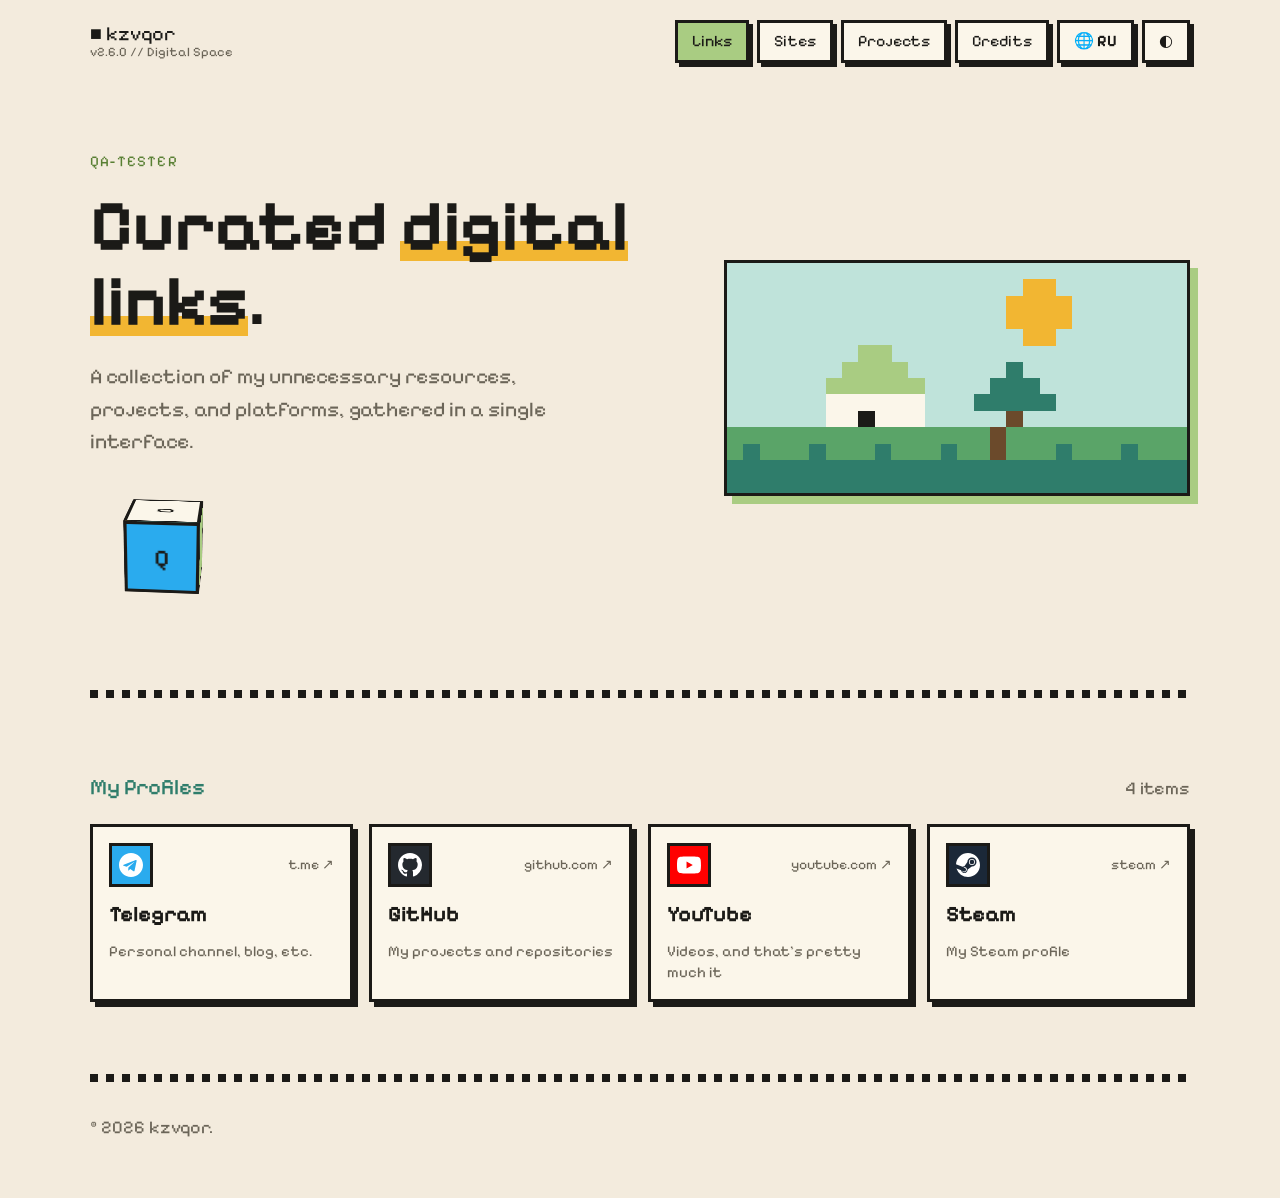
==== commit e8461348: "Update index.html" ====
--- a/index.html
+++ b/index.html
@@ -7,7 +7,7 @@
 <meta name="theme-color" content="#f3ebdd">
 <meta name="description" content="kzvqor: коллекция цифровых ссылок и креативное пространство.">
 <meta name="google-site-verification" content="LdLSkwxBCVJKa5dvs21l77dMbdVJUWVafbzYY3-9MXc" />
-<meta name="yandex-verification" content="50587cad46ac812c" />
+<meta name="yandex-verification" content="a1535bf0f97e5753" />
 <link rel="icon" href="data:image/svg+xml,%3Csvg xmlns='http://www.w3.org/2000/svg' viewBox='0 0 8 8'%3E%3Crect width='8' height='8' fill='%23a9cc82'/%3E%3Crect x='2' y='2' width='4' height='4' fill='%23f3ebdd'/%3E%3C/svg%3E">
 <link rel="preconnect" href="https://fonts.googleapis.com"><link rel="preconnect" href="https://fonts.gstatic.com" crossorigin>
 <link rel="stylesheet" href="https://fonts.googleapis.com/css2?family=Pixelify+Sans:wght@500;700&family=Press+Start+2P&display=swap">
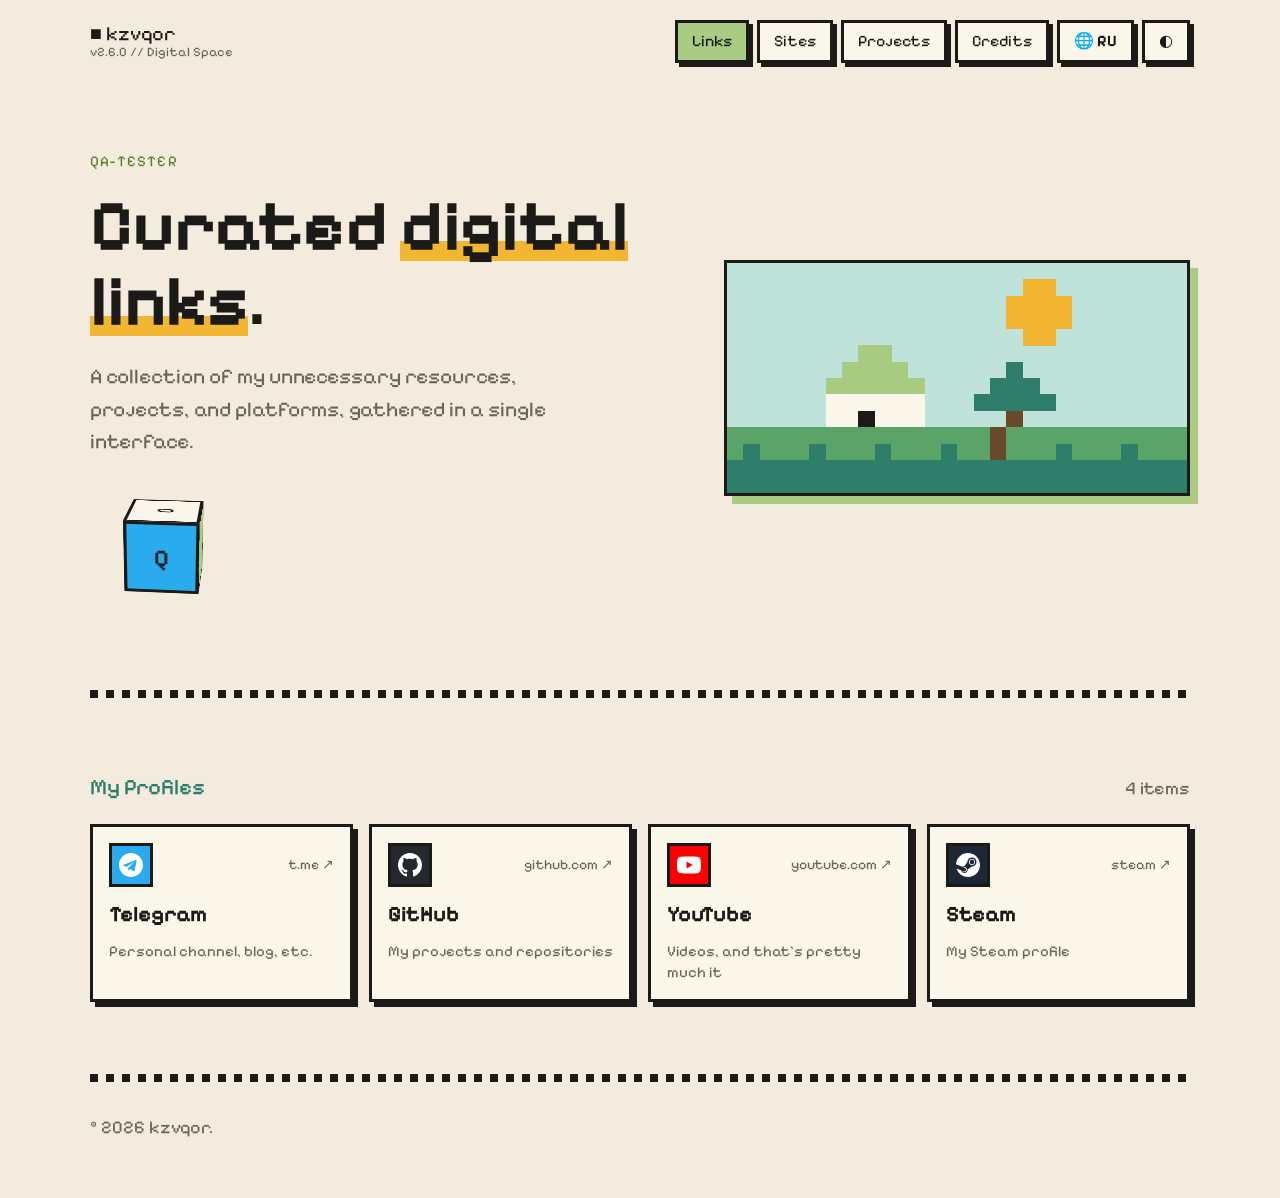
==== commit e50bc006: "Update index.html" ====
--- a/index.html
+++ b/index.html
@@ -49,7 +49,7 @@
   <section>
     <div class="sh rv"><h2 data-i18n="sectionTitle"></h2><span data-i18n="linksCount"></span></div>
     <div class="links rv">
-      <a class="link" href="https://t.me/vodkq_40" target="_blank" rel="noopener noreferrer">
+      <a class="link" href="https://t.me/kzvqor" target="_blank" rel="noopener noreferrer">
         <div class="row"><span class="ico" style="background:#2aabee"><svg viewBox="0 0 24 24" aria-hidden="true"><path d="M12 0C5.37 0 0 5.37 0 12s5.37 12 12 12 12-5.37 12-12S18.63 0 12 0zm5.56 8.16l-2.02 9.51c-.15.68-.56.84-1.13.53l-3.1-2.28-1.5 1.44c-.17.17-.31.31-.63.31l.22-3.16 5.76-5.2c.25-.22-.05-.34-.39-.12l-7.12 4.48-3.07-.96c-.67-.21-.68-.67.14-.99l12-4.62c.56-.21 1.05.13.84.86z"/></svg></span><span class="dom">t.me ↗</span></div>
         <h3>Telegram</h3><p data-i18n="cardTelegram"></p>
       </a>
@@ -57,7 +57,7 @@
         <div class="row"><span class="ico" style="background:#24292f"><svg viewBox="0 0 24 24" aria-hidden="true"><path d="M12 0C5.37 0 0 5.37 0 12c0 5.31 3.435 9.795 8.205 11.385.6.105.825-.255.825-.57 0-.285-.015-1.23-.015-2.235-3.015.555-3.795-.735-4.035-1.41-.135-.345-.72-1.41-1.23-1.695-.42-.225-1.02-.78-.015-.795.945-.015 1.62.87 1.845 1.23 1.08 1.815 2.805 1.305 3.495.99.105-.78.42-1.305.765-1.605-2.67-.3-5.46-1.335-5.46-5.925 0-1.305.465-2.385 1.23-3.225-.12-.3-.54-1.53.12-3.18 0 0 1.005-.315 3.3 1.23.96-.27 1.98-.405 3-.405s2.04.135 3 .405c2.295-1.56 3.3-1.23 3.3-1.23.66 1.65.24 2.88.12 3.18.765.84 1.23 1.905 1.23 3.225 0 4.605-2.805 5.625-5.475 5.925.435.375.81 1.095.81 2.22 0 1.605-.015 2.895-.015 3.3 0 .315.225.69.825.57A12.02 12.02 0 0024 12c0-6.63-5.37-12-12-12z"/></svg></span><span class="dom">github.com ↗</span></div>
         <h3>GitHub</h3><p data-i18n="cardGithub"></p>
       </a>
-      <a class="link" href="https://www.youtube.com/@vodkq_love" target="_blank" rel="noopener noreferrer">
+      <a class="link" href="https://www.youtube.com/@kzvqor" target="_blank" rel="noopener noreferrer">
         <div class="row"><span class="ico" style="background:#ff0000"><svg viewBox="0 0 24 24" aria-hidden="true"><path d="M23.498 6.186a3.016 3.016 0 0 0-2.122-2.136C19.505 3.545 12 3.545 12 3.545s-7.505 0-9.377.505A3.017 3.017 0 0 0 .502 6.186C0 8.07 0 12 0 12s0 3.93.502 5.814a3.016 3.016 0 0 0 2.122 2.136c1.871.505 9.376.505 9.376.505s7.505 0 9.377-.505a3.015 3.015 0 0 0 2.122-2.136C24 15.93 24 12 24 12s0-3.93-.502-5.814zM9.545 15.568V8.432L15.818 12l-6.273 3.568z"/></svg></span><span class="dom">youtube.com ↗</span></div>
         <h3>YouTube</h3><p data-i18n="cardYoutube"></p>
       </a>
